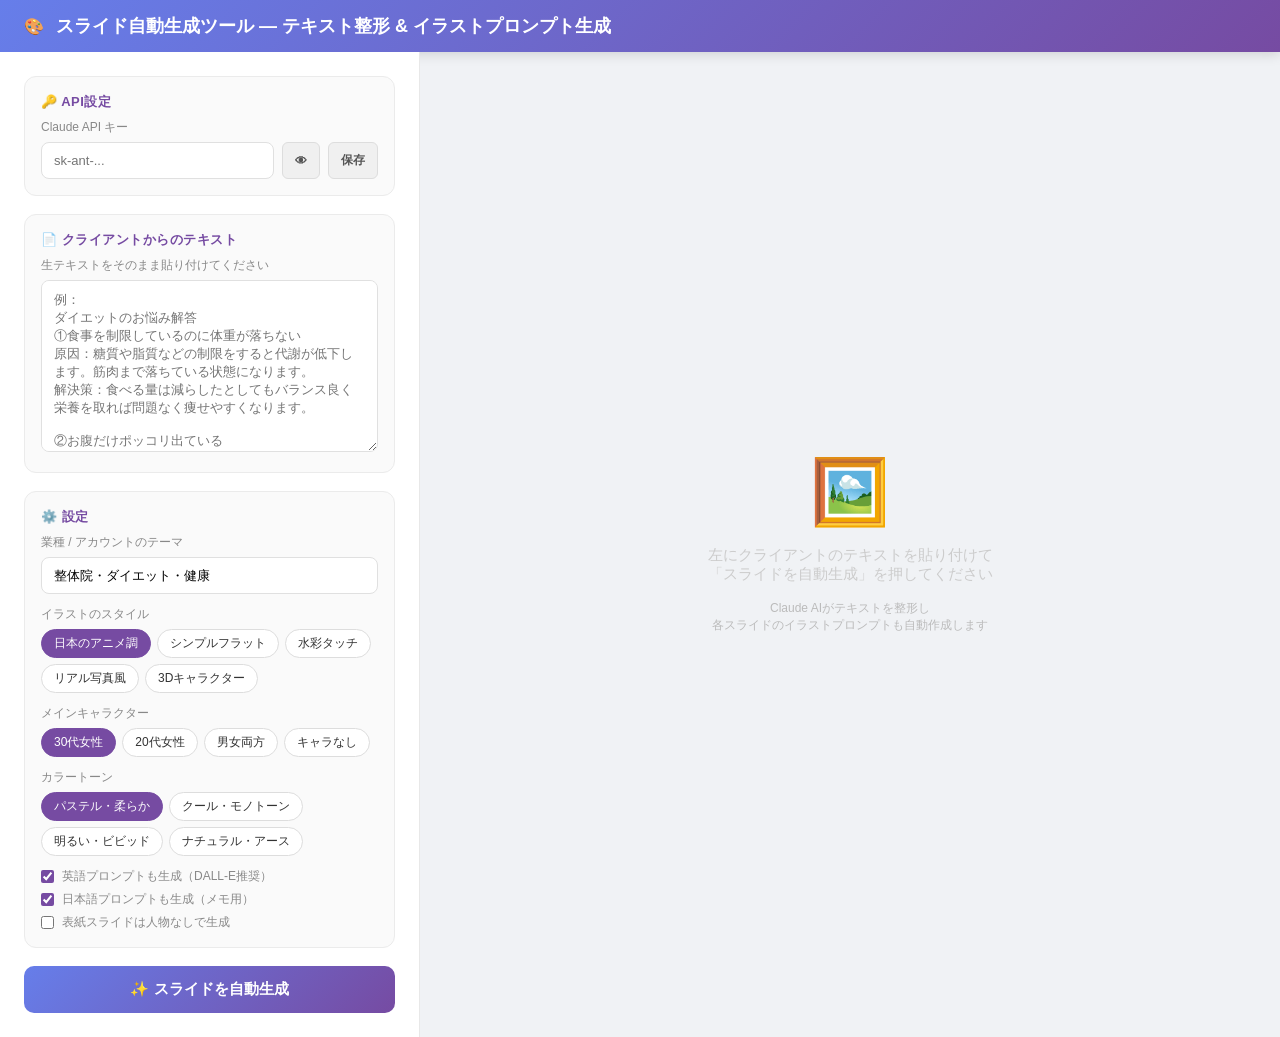
==== slide_generator.html @ 4960a0c7 "feat: Add slide generator tool with auto text formatting and DALL-E prompts New tool for Instagram c" ====
<!DOCTYPE html>
<html lang="ja">
<head>
  <meta charset="UTF-8">
  <meta name="viewport" content="width=device-width, initial-scale=1.0">
  <title>スライド自動生成ツール</title>
  <style>
    * { margin: 0; padding: 0; box-sizing: border-box; }

    body {
      font-family: -apple-system, BlinkMacSystemFont, 'Hiragino Sans', 'Yu Gothic UI', sans-serif;
      background: #f0f2f5;
      color: #333;
      min-height: 100vh;
    }

    header {
      background: linear-gradient(135deg, #667eea 0%, #764ba2 100%);
      color: white;
      padding: 14px 24px;
      display: flex;
      align-items: center;
      gap: 12px;
      box-shadow: 0 2px 12px rgba(0,0,0,0.15);
    }
    header h1 { font-size: 18px; font-weight: 700; }

    .layout {
      display: grid;
      grid-template-columns: 420px 1fr;
      gap: 0;
      min-height: calc(100vh - 52px);
    }

    /* ===== Left: Input Panel ===== */
    .input-panel {
      background: white;
      border-right: 1px solid #e8e8e8;
      padding: 24px;
      overflow-y: auto;
      display: flex;
      flex-direction: column;
      gap: 18px;
    }

    .section-title {
      font-size: 13px;
      font-weight: 700;
      color: #764ba2;
      text-transform: uppercase;
      letter-spacing: 0.5px;
      margin-bottom: 8px;
      display: flex;
      align-items: center;
      gap: 6px;
    }

    .form-block {
      background: #fafafa;
      border: 1px solid #ebebeb;
      border-radius: 12px;
      padding: 16px;
    }

    label {
      display: block;
      font-size: 12px;
      color: #888;
      margin-bottom: 6px;
      font-weight: 500;
    }

    input[type="text"],
    input[type="password"],
    textarea,
    select {
      width: 100%;
      padding: 10px 12px;
      border: 1.5px solid #e0e0e0;
      border-radius: 8px;
      font-size: 13px;
      font-family: inherit;
      outline: none;
      transition: border-color 0.2s;
      background: white;
    }
    input:focus, textarea:focus, select:focus {
      border-color: #764ba2;
    }
    textarea { resize: vertical; }

    .api-row {
      display: flex;
      gap: 8px;
    }
    .api-row input { flex: 1; }

    .btn {
      padding: 10px 20px;
      border: none;
      border-radius: 8px;
      font-size: 14px;
      font-weight: 600;
      cursor: pointer;
      transition: all 0.2s;
    }
    .btn-primary {
      background: linear-gradient(135deg, #667eea, #764ba2);
      color: white;
      width: 100%;
      font-size: 15px;
      padding: 14px;
      border-radius: 10px;
    }
    .btn-primary:hover { opacity: 0.9; transform: translateY(-1px); }
    .btn-primary:disabled { opacity: 0.5; cursor: not-allowed; transform: none; }
    .btn-sm {
      padding: 5px 12px;
      font-size: 12px;
      border-radius: 6px;
    }
    .btn-copy { background: #f0f0f0; color: #555; border: 1px solid #ddd; }
    .btn-copy:hover { background: #e0e0e0; }
    .btn-copy.copied { background: #d4edda; color: #155724; border-color: #c3e6cb; }

    .style-chips {
      display: flex;
      gap: 6px;
      flex-wrap: wrap;
    }
    .chip {
      padding: 5px 12px;
      border: 1.5px solid #ddd;
      border-radius: 20px;
      font-size: 12px;
      cursor: pointer;
      transition: all 0.2s;
      background: white;
      user-select: none;
    }
    .chip.active { background: #764ba2; color: white; border-color: #764ba2; }

    /* ===== Right: Output Panel ===== */
    .output-panel {
      padding: 24px;
      overflow-y: auto;
    }

    .output-empty {
      display: flex;
      flex-direction: column;
      align-items: center;
      justify-content: center;
      height: 100%;
      color: #ccc;
      gap: 16px;
      text-align: center;
    }
    .output-empty .empty-icon { font-size: 64px; }
    .output-empty p { font-size: 15px; }

    /* Slide Cards */
    .slides-grid {
      display: grid;
      gap: 20px;
    }

    .slide-card {
      background: white;
      border-radius: 16px;
      box-shadow: 0 2px 12px rgba(0,0,0,0.08);
      overflow: hidden;
      border: 1px solid #eee;
      transition: box-shadow 0.2s;
    }
    .slide-card:hover { box-shadow: 0 4px 20px rgba(0,0,0,0.12); }

    .slide-header {
      background: linear-gradient(135deg, #667eea, #764ba2);
      color: white;
      padding: 10px 16px;
      display: flex;
      align-items: center;
      justify-content: space-between;
    }
    .slide-num {
      font-size: 13px;
      font-weight: 700;
      opacity: 0.9;
    }
    .slide-type-badge {
      font-size: 11px;
      background: rgba(255,255,255,0.2);
      padding: 2px 10px;
      border-radius: 10px;
    }

    .slide-body {
      display: grid;
      grid-template-columns: 1fr 1fr;
      gap: 0;
    }

    .slide-text-section {
      padding: 16px;
      border-right: 1px solid #f0f0f0;
    }
    .slide-prompt-section {
      padding: 16px;
      background: #fafbff;
    }

    .section-label {
      font-size: 11px;
      font-weight: 700;
      color: #aaa;
      text-transform: uppercase;
      letter-spacing: 0.5px;
      margin-bottom: 10px;
      display: flex;
      align-items: center;
      gap: 4px;
    }

    .text-content {
      font-size: 13px;
      line-height: 1.8;
      color: #333;
      white-space: pre-wrap;
      background: #f8f8f8;
      border-radius: 8px;
      padding: 12px;
      min-height: 80px;
      margin-bottom: 8px;
      border: 1px solid #ebebeb;
    }

    .prompt-content {
      font-size: 12px;
      line-height: 1.7;
      color: #444;
      white-space: pre-wrap;
      background: #f0f4ff;
      border-radius: 8px;
      padding: 12px;
      min-height: 80px;
      margin-bottom: 8px;
      border: 1px solid #dce4ff;
      font-family: 'Courier New', monospace;
    }

    .prompt-ja {
      background: #fff8f0;
      border-color: #ffe0c0;
      font-family: inherit;
      color: #664000;
    }

    .copy-row {
      display: flex;
      gap: 6px;
    }

    /* Loading */
    .loading-overlay {
      display: none;
      position: fixed;
      inset: 0;
      background: rgba(255,255,255,0.85);
      z-index: 999;
      align-items: center;
      justify-content: center;
      flex-direction: column;
      gap: 16px;
    }
    .loading-overlay.active { display: flex; }
    .spinner {
      width: 48px;
      height: 48px;
      border: 4px solid #eee;
      border-top-color: #764ba2;
      border-radius: 50%;
      animation: spin 0.8s linear infinite;
    }
    @keyframes spin { to { transform: rotate(360deg); } }
    .loading-text { font-size: 15px; color: #764ba2; font-weight: 600; }
    .loading-sub { font-size: 12px; color: #aaa; }

    /* Toast */
    #toast {
      position: fixed;
      bottom: 24px;
      right: 24px;
      background: #333;
      color: white;
      padding: 10px 18px;
      border-radius: 20px;
      font-size: 13px;
      transform: translateY(60px);
      opacity: 0;
      transition: all 0.3s;
      z-index: 9999;
    }
    #toast.show { transform: translateY(0); opacity: 1; }

    /* Summary bar */
    .summary-bar {
      background: white;
      border-radius: 12px;
      padding: 16px 20px;
      margin-bottom: 20px;
      border: 1px solid #eee;
      display: flex;
      align-items: center;
      justify-content: space-between;
      gap: 16px;
    }
    .summary-info { font-size: 14px; color: #555; }
    .summary-info strong { color: #764ba2; }
    .summary-actions { display: flex; gap: 8px; }

    .all-copy-btn {
      padding: 8px 16px;
      background: #764ba2;
      color: white;
      border: none;
      border-radius: 8px;
      font-size: 13px;
      font-weight: 600;
      cursor: pointer;
    }
    .all-copy-btn:hover { opacity: 0.85; }

    /* Editable content */
    [contenteditable="true"] {
      outline: none;
      cursor: text;
    }
    [contenteditable="true"]:focus {
      background: #fffde7 !important;
      border-color: #f0c000 !important;
    }

    .edit-hint {
      font-size: 10px;
      color: #bbb;
      margin-top: 4px;
    }

    /* Prompt style toggle */
    .prompt-toggle {
      display: flex;
      gap: 4px;
      margin-bottom: 8px;
    }
    .prompt-toggle button {
      padding: 3px 10px;
      font-size: 11px;
      border: 1px solid #ddd;
      border-radius: 4px;
      cursor: pointer;
      background: white;
    }
    .prompt-toggle button.active {
      background: #764ba2;
      color: white;
      border-color: #764ba2;
    }

    input[type="checkbox"] { accent-color: #764ba2; }
    .checkbox-row {
      display: flex;
      align-items: center;
      gap: 8px;
      font-size: 13px;
      color: #555;
      margin-top: 6px;
    }
  </style>
</head>
<body>

<header>
  <span>🎨</span>
  <h1>スライド自動生成ツール — テキスト整形 & イラストプロンプト生成</h1>
</header>

<div class="loading-overlay" id="loadingOverlay">
  <div class="spinner"></div>
  <div class="loading-text">生成中...</div>
  <div class="loading-sub">Claude AIがスライドとプロンプトを作成しています</div>
</div>

<div class="layout">
  <!-- ===== Left: Input ===== -->
  <div class="input-panel">

    <!-- API Key -->
    <div class="form-block">
      <div class="section-title">🔑 API設定</div>
      <label>Claude API キー</label>
      <div class="api-row">
        <input type="password" id="apiKey" placeholder="sk-ant-..." />
        <button class="btn btn-sm btn-copy" onclick="toggleKey()">👁</button>
        <button class="btn btn-sm btn-copy" onclick="saveKey()">保存</button>
      </div>
    </div>

    <!-- Client text -->
    <div class="form-block">
      <div class="section-title">📄 クライアントからのテキスト</div>
      <label>生テキストをそのまま貼り付けてください</label>
      <textarea id="clientText" rows="10"
        placeholder="例：
ダイエットのお悩み解答
①食事を制限しているのに体重が落ちない
原因：糖質や脂質などの制限をすると代謝が低下します。筋肉まで落ちている状態になります。
解決策：食べる量は減らしたとしてもバランス良く栄養を取れば問題なく痩せやすくなります。

②お腹だけポッコリ出ている
..."></textarea>
    </div>

    <!-- Settings -->
    <div class="form-block">
      <div class="section-title">⚙️ 設定</div>

      <label>業種 / アカウントのテーマ</label>
      <input type="text" id="bizType" value="整体院・ダイエット・健康" placeholder="例：整体院、美容サロン、コーチング..." style="margin-bottom:12px">

      <label>イラストのスタイル</label>
      <div class="style-chips" id="styleChips">
        <div class="chip active" onclick="toggleChip(this)">日本のアニメ調</div>
        <div class="chip" onclick="toggleChip(this)">シンプルフラット</div>
        <div class="chip" onclick="toggleChip(this)">水彩タッチ</div>
        <div class="chip" onclick="toggleChip(this)">リアル写真風</div>
        <div class="chip" onclick="toggleChip(this)">3Dキャラクター</div>
      </div>

      <label style="margin-top:12px">メインキャラクター</label>
      <div class="style-chips" id="charChips">
        <div class="chip active" onclick="toggleChip(this, 'char')">30代女性</div>
        <div class="chip" onclick="toggleChip(this, 'char')">20代女性</div>
        <div class="chip" onclick="toggleChip(this, 'char')">男女両方</div>
        <div class="chip" onclick="toggleChip(this, 'char')">キャラなし</div>
      </div>

      <label style="margin-top:12px">カラートーン</label>
      <div class="style-chips" id="colorChips">
        <div class="chip active" onclick="toggleChip(this, 'color')">パステル・柔らか</div>
        <div class="chip" onclick="toggleChip(this, 'color')">クール・モノトーン</div>
        <div class="chip" onclick="toggleChip(this, 'color')">明るい・ビビッド</div>
        <div class="chip" onclick="toggleChip(this, 'color')">ナチュラル・アース</div>
      </div>

      <div class="checkbox-row" style="margin-top:12px">
        <input type="checkbox" id="includeEn" checked>
        <label style="display:inline;margin:0">英語プロンプトも生成（DALL-E推奨）</label>
      </div>
      <div class="checkbox-row">
        <input type="checkbox" id="includeJa" checked>
        <label style="display:inline;margin:0">日本語プロンプトも生成（メモ用）</label>
      </div>
      <div class="checkbox-row">
        <input type="checkbox" id="noChar">
        <label style="display:inline;margin:0">表紙スライドは人物なしで生成</label>
      </div>
    </div>

    <button class="btn btn-primary" id="generateBtn" onclick="generate()">
      ✨ スライドを自動生成
    </button>
  </div>

  <!-- ===== Right: Output ===== -->
  <div class="output-panel" id="outputPanel">
    <div class="output-empty" id="emptyState">
      <div class="empty-icon">🖼️</div>
      <p>左にクライアントのテキストを貼り付けて<br>「スライドを自動生成」を押してください</p>
      <p style="font-size:12px;color:#bbb">Claude AIがテキストを整形し<br>各スライドのイラストプロンプトも自動作成します</p>
    </div>
    <div id="slidesOutput" style="display:none">
      <div class="summary-bar" id="summaryBar"></div>
      <div class="slides-grid" id="slidesGrid"></div>
    </div>
  </div>
</div>

<div id="toast"></div>

<script>
// ========================
// State
// ========================
let currentSlides = [];
let activeStyle = '日本のアニメ調';
let activeChar = '30代女性';
let activeColor = 'パステル・柔らか';

// Load saved API key
const savedKey = localStorage.getItem('sg_apiKey');
if (savedKey) document.getElementById('apiKey').value = savedKey;

// ========================
// Chip toggles (single select per group)
// ========================
function toggleChip(el, group) {
  const parent = el.parentElement;
  parent.querySelectorAll('.chip').forEach(c => c.classList.remove('active'));
  el.classList.add('active');

  if (!group) activeStyle = el.textContent;
  else if (group === 'char') activeChar = el.textContent;
  else if (group === 'color') activeColor = el.textContent;
}

// ========================
// API Key helpers
// ========================
function toggleKey() {
  const inp = document.getElementById('apiKey');
  inp.type = inp.type === 'password' ? 'text' : 'password';
}
function saveKey() {
  const k = document.getElementById('apiKey').value.trim();
  if (k) { localStorage.setItem('sg_apiKey', k); showToast('APIキーを保存しました'); }
}

// ========================
// Main generation
// ========================
async function generate() {
  const apiKey = document.getElementById('apiKey').value.trim();
  const clientText = document.getElementById('clientText').value.trim();
  if (!apiKey) { alert('Claude APIキーを入力してください'); return; }
  if (!clientText) { alert('クライアントのテキストを入力してください'); return; }

  const bizType = document.getElementById('bizType').value.trim() || '一般ビジネス';
  const includeEn = document.getElementById('includeEn').checked;
  const includeJa = document.getElementById('includeJa').checked;
  const noChar = document.getElementById('noChar').checked;

  document.getElementById('loadingOverlay').classList.add('active');
  document.getElementById('generateBtn').disabled = true;

  const styleDesc = buildStyleDesc();

  const systemPrompt = `あなたはInstagramのスライド投稿制作の専門家です。
クライアントから受け取った文章を、Instagramカルーセル投稿用のスライドに整形し、
各スライドに最適なAI画像生成プロンプトを作成します。

業種・テーマ: ${bizType}
イラストスタイル: ${styleDesc}`;

  const userPrompt = `以下のクライアントテキストをInstagramスライド投稿用に整形し、
各スライドのDALL-E画像プロンプトを作成してください。

【クライアントテキスト】
${clientText}

【要件】
- スライド数は内容に応じて適切に決定（通常5〜10枚）
- 1枚目は必ず表紙スライド（タイトル・キャッチコピー）
- 最後は必ずまとめ・CTA（行動喚起）スライド
- 各スライドのテキストは読みやすく整形（適切な改行・箇条書き）
- 文字数は1スライドあたり最大150字程度
- テキストは縦読みしても伝わるよう強調ポイントを意識

以下のJSON形式で返してください（説明文不要、JSONのみ）:
{
  "total": スライド枚数,
  "title": "投稿全体のタイトル",
  "slides": [
    {
      "num": 1,
      "type": "表紙",
      "heading": "メインタイトル",
      "body": "スライド本文テキスト（改行は\\nで）",
      "layout_hint": "テキスト配置のヒント（例：上部にタイトル、中央に大きく）",
      ${includeEn ? `"prompt_en": "DALL-E English prompt: [detailed illustration description, ${styleDesc}, NO text in image]",` : ''}
      ${includeJa ? `"prompt_ja": "日本語メモ：このスライドで描くシーンの説明",` : ''}
      "scene": "シーンの要約（1行）"
    }
  ]
}

表紙スライド(num:1)の${noChar ? 'prompt_enは人物なし、背景・物のみで作成' : 'prompt_enは明るい雰囲気で'}。
prompt_enは必ず英語で、画像の中に文字を入れないよう "no text, no letters" を必ず含めること。`;

  try {
    const res = await fetch('https://api.anthropic.com/v1/messages', {
      method: 'POST',
      headers: {
        'x-api-key': apiKey,
        'anthropic-version': '2023-06-01',
        'content-type': 'application/json',
        'anthropic-dangerous-allow-browser': 'true'
      },
      body: JSON.stringify({
        model: 'claude-opus-4-5',
        max_tokens: 4000,
        system: systemPrompt,
        messages: [{ role: 'user', content: userPrompt }]
      })
    });

    if (!res.ok) {
      const err = await res.json();
      throw new Error(err.error?.message || `API Error ${res.status}`);
    }

    const data = await res.json();
    const content = data.content[0].text.trim();

    // Extract JSON
    const jsonMatch = content.match(/\{[\s\S]*\}/);
    if (!jsonMatch) throw new Error('JSON解析エラー');
    const parsed = JSON.parse(jsonMatch[0]);

    currentSlides = parsed.slides;
    renderSlides(parsed);

  } catch (err) {
    alert('エラー: ' + err.message);
  } finally {
    document.getElementById('loadingOverlay').classList.remove('active');
    document.getElementById('generateBtn').disabled = false;
  }
}

function buildStyleDesc() {
  const styleMap = {
    '日本のアニメ調': 'Japanese anime illustration style, clean lines, cute characters',
    'シンプルフラット': 'simple flat design illustration, minimalist, vector style',
    '水彩タッチ': 'soft watercolor illustration, gentle brush strokes',
    'リアル写真風': 'realistic photo style, photorealistic',
    '3Dキャラクター': '3D rendered character, smooth shading, modern 3D style'
  };
  const charMap = {
    '30代女性': 'Japanese woman in her 30s, friendly and relatable',
    '20代女性': 'young Japanese woman in her 20s',
    '男女両方': 'Japanese man and woman',
    'キャラなし': 'no human characters, objects and background only'
  };
  const colorMap = {
    'パステル・柔らか': 'soft pastel colors, warm and gentle atmosphere',
    'クール・モノトーン': 'cool monotone colors, clean and professional',
    '明るい・ビビッド': 'bright vivid colors, energetic and cheerful',
    'ナチュラル・アース': 'natural earth tones, warm and organic'
  };
  return `${styleMap[activeStyle] || activeStyle}, ${charMap[activeChar] || activeChar}, ${colorMap[activeColor] || activeColor}`;
}

// ========================
// Render slides
// ========================
function renderSlides(data) {
  document.getElementById('emptyState').style.display = 'none';
  document.getElementById('slidesOutput').style.display = 'block';

  const includeEn = document.getElementById('includeEn').checked;
  const includeJa = document.getElementById('includeJa').checked;

  // Summary bar
  document.getElementById('summaryBar').innerHTML = `
    <div class="summary-info">
      「<strong>${escHtml(data.title)}</strong>」— <strong>${data.total}枚</strong>のスライドを生成しました
    </div>
    <div class="summary-actions">
      <button class="all-copy-btn" onclick="copyAllTexts()">📋 全テキストをコピー</button>
      <button class="all-copy-btn" style="background:#e8764ba2" onclick="copyAllPrompts()">🎨 全プロンプトをコピー</button>
    </div>
  `;

  // Slide cards
  const grid = document.getElementById('slidesGrid');
  grid.innerHTML = '';

  data.slides.forEach((slide, idx) => {
    const card = document.createElement('div');
    card.className = 'slide-card';
    card.id = `slide-${idx}`;

    const hasPromptEn = includeEn && slide.prompt_en;
    const hasPromptJa = includeJa && slide.prompt_ja;

    card.innerHTML = `
      <div class="slide-header">
        <div class="slide-num">スライド ${slide.num}${slide.heading ? ' — ' + escHtml(slide.heading) : ''}</div>
        <div class="slide-type-badge">${escHtml(slide.type || '')}</div>
      </div>
      <div class="slide-body">
        <!-- Text Section -->
        <div class="slide-text-section">
          <div class="section-label">✏️ テキスト（編集可能）</div>
          ${slide.heading ? `<div style="font-size:11px;color:#aaa;margin-bottom:4px">【見出し】</div>
          <div class="text-content" contenteditable="true" id="heading-${idx}">${escHtml(slide.heading)}</div>` : ''}
          <div style="font-size:11px;color:#aaa;margin-bottom:4px;margin-top:6px">【本文】</div>
          <div class="text-content" contenteditable="true" id="body-${idx}">${escHtml(slide.body || '').replace(/\\n/g, '\n')}</div>
          ${slide.layout_hint ? `<div style="font-size:11px;color:#999;margin-top:4px">💡 配置ヒント: ${escHtml(slide.layout_hint)}</div>` : ''}
          <div class="copy-row" style="margin-top:8px">
            <button class="btn btn-sm btn-copy" onclick="copyText('heading-${idx}', 'body-${idx}', this)">📋 テキストコピー</button>
          </div>
          <div class="edit-hint">クリックして直接編集できます</div>
        </div>

        <!-- Prompt Section -->
        <div class="slide-prompt-section">
          <div class="section-label">🎨 DALL-Eプロンプト</div>
          ${slide.scene ? `<div style="font-size:11px;color:#888;margin-bottom:8px">シーン: ${escHtml(slide.scene)}</div>` : ''}

          ${hasPromptEn ? `
          <div style="font-size:11px;color:#aaa;margin-bottom:4px">🇺🇸 英語プロンプト（DALL-E用）</div>
          <div class="prompt-content" contenteditable="true" id="en-${idx}">${escHtml(slide.prompt_en)}</div>
          <div class="copy-row" style="margin-bottom:8px">
            <button class="btn btn-sm btn-copy" onclick="copyEl('en-${idx}', this)">📋 英語コピー</button>
          </div>` : ''}

          ${hasPromptJa ? `
          <div style="font-size:11px;color:#aaa;margin-bottom:4px">🇯🇵 日本語メモ</div>
          <div class="prompt-content prompt-ja" contenteditable="true" id="ja-${idx}">${escHtml(slide.prompt_ja)}</div>
          <div class="copy-row">
            <button class="btn btn-sm btn-copy" onclick="copyEl('ja-${idx}', this)">📋 日本語コピー</button>
          </div>` : ''}

          ${!hasPromptEn && !hasPromptJa ? '<div style="color:#ccc;font-size:12px">プロンプト生成オフ</div>' : ''}
          <div class="edit-hint">プロンプトも編集できます</div>
        </div>
      </div>
    `;

    grid.appendChild(card);
  });

  document.getElementById('slidesOutput').scrollIntoView({ behavior: 'smooth' });
}

// ========================
// Copy helpers
// ========================
function copyEl(id, btn) {
  const el = document.getElementById(id);
  if (!el) return;
  const text = el.innerText || el.textContent;
  navigator.clipboard.writeText(text).then(() => {
    if (btn) {
      const orig = btn.textContent;
      btn.textContent = '✅ コピー済み';
      btn.classList.add('copied');
      setTimeout(() => { btn.textContent = orig; btn.classList.remove('copied'); }, 2000);
    }
    showToast('コピーしました');
  });
}

function copyText(headingId, bodyId, btn) {
  const h = document.getElementById(headingId);
  const b = document.getElementById(bodyId);
  const text = [(h ? h.innerText : ''), (b ? b.innerText : '')].filter(Boolean).join('\n\n');
  navigator.clipboard.writeText(text).then(() => {
    if (btn) {
      const orig = btn.textContent;
      btn.textContent = '✅ コピー済み';
      btn.classList.add('copied');
      setTimeout(() => { btn.textContent = orig; btn.classList.remove('copied'); }, 2000);
    }
    showToast('テキストをコピーしました');
  });
}

function copyAllTexts() {
  const parts = [];
  currentSlides.forEach((slide, idx) => {
    const h = document.getElementById(`heading-${idx}`);
    const b = document.getElementById(`body-${idx}`);
    const heading = h ? h.innerText : slide.heading;
    const body = b ? b.innerText : slide.body;
    parts.push(`=== スライド${slide.num} [${slide.type}] ===\n${heading ? heading + '\n' : ''}${body || ''}`);
  });
  navigator.clipboard.writeText(parts.join('\n\n')).then(() => showToast('全テキストをコピーしました'));
}

function copyAllPrompts() {
  const parts = [];
  currentSlides.forEach((slide, idx) => {
    const en = document.getElementById(`en-${idx}`);
    const ja = document.getElementById(`ja-${idx}`);
    const enText = en ? en.innerText : (slide.prompt_en || '');
    const jaText = ja ? ja.innerText : (slide.prompt_ja || '');
    if (enText || jaText) {
      parts.push(`=== スライド${slide.num} [${slide.type}] ===\n${enText ? '[EN] ' + enText : ''}\n${jaText ? '[JA] ' + jaText : ''}`);
    }
  });
  navigator.clipboard.writeText(parts.join('\n\n')).then(() => showToast('全プロンプトをコピーしました'));
}

function escHtml(str) {
  if (!str) return '';
  return String(str)
    .replace(/&/g, '&amp;')
    .replace(/</g, '&lt;')
    .replace(/>/g, '&gt;')
    .replace(/"/g, '&quot;');
}

function showToast(msg) {
  const t = document.getElementById('toast');
  t.textContent = msg;
  t.classList.add('show');
  setTimeout(() => t.classList.remove('show'), 2500);
}
</script>
</body>
</html>
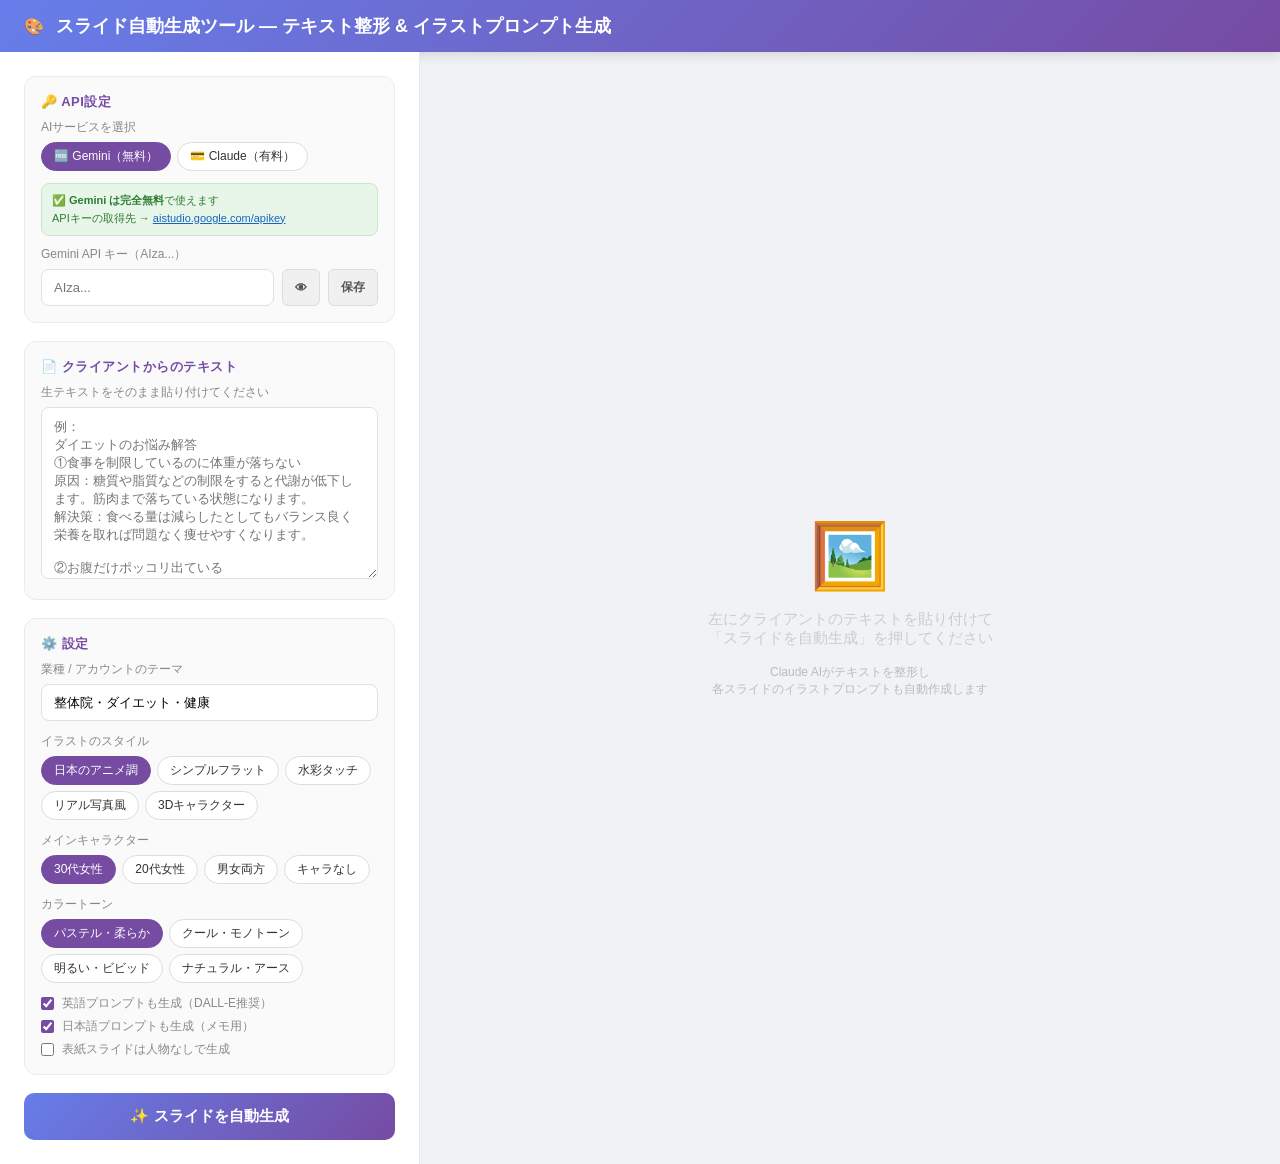
==== commit a5707433: "feat: Add Gemini API support (free tier) to slide generator - Added provider toggle: Gemini (free) /" ====
--- a/slide_generator.html
+++ b/slide_generator.html
@@ -398,9 +398,21 @@
     <!-- API Key -->
     <div class="form-block">
       <div class="section-title">🔑 API設定</div>
-      <label>Claude API キー</label>
+
+      <label>AIサービスを選択</label>
+      <div class="style-chips" style="margin-bottom:12px">
+        <div class="chip active" id="chip-gemini" onclick="switchProvider('gemini')">🆓 Gemini（無料）</div>
+        <div class="chip" id="chip-claude" onclick="switchProvider('claude')">💳 Claude（有料）</div>
+      </div>
+
+      <div id="provider-hint" style="font-size:11px;background:#e8f5e9;border:1px solid #c8e6c9;border-radius:8px;padding:8px 10px;margin-bottom:10px;color:#2e7d32;line-height:1.6">
+        ✅ <strong>Gemini は完全無料</strong>で使えます<br>
+        APIキーの取得先 → <a href="https://aistudio.google.com/apikey" target="_blank" style="color:#1565c0">aistudio.google.com/apikey</a>
+      </div>
+
+      <label id="apiKeyLabel">Gemini API キー（AIza...）</label>
       <div class="api-row">
-        <input type="password" id="apiKey" placeholder="sk-ant-..." />
+        <input type="password" id="apiKey" placeholder="AIza..." />
         <button class="btn btn-sm btn-copy" onclick="toggleKey()">👁</button>
         <button class="btn btn-sm btn-copy" onclick="saveKey()">保存</button>
       </div>
@@ -497,9 +509,42 @@
 let activeChar = '30代女性';
 let activeColor = 'パステル・柔らか';
 
-// Load saved API key
-const savedKey = localStorage.getItem('sg_apiKey');
-if (savedKey) document.getElementById('apiKey').value = savedKey;
+// ========================
+// Provider switching
+// ========================
+let currentProvider = 'gemini';
+
+function switchProvider(p) {
+  currentProvider = p;
+  document.getElementById('chip-gemini').classList.toggle('active', p === 'gemini');
+  document.getElementById('chip-claude').classList.toggle('active', p === 'claude');
+
+  const hint = document.getElementById('provider-hint');
+  const label = document.getElementById('apiKeyLabel');
+  const inp = document.getElementById('apiKey');
+
+  if (p === 'gemini') {
+    hint.style.background = '#e8f5e9';
+    hint.style.borderColor = '#c8e6c9';
+    hint.style.color = '#2e7d32';
+    hint.innerHTML = '✅ <strong>Gemini は完全無料</strong>で使えます<br>APIキーの取得先 → <a href="https://aistudio.google.com/apikey" target="_blank" style="color:#1565c0">aistudio.google.com/apikey</a>';
+    label.textContent = 'Gemini API キー（AIza...）';
+    inp.placeholder = 'AIza...';
+    inp.value = localStorage.getItem('sg_gemini_key') || '';
+  } else {
+    hint.style.background = '#fce4ec';
+    hint.style.borderColor = '#f8bbd0';
+    hint.style.color = '#880e4f';
+    hint.innerHTML = '💳 Claude は従量課金制です（1回 約1〜3円）<br>APIキーの取得先 → <a href="https://console.anthropic.com/" target="_blank" style="color:#1565c0">console.anthropic.com</a>';
+    label.textContent = 'Claude API キー（sk-ant-...）';
+    inp.placeholder = 'sk-ant-...';
+    inp.value = localStorage.getItem('sg_claude_key') || '';
+  }
+}
+
+// Load saved API key (default: Gemini)
+const savedGeminiKey = localStorage.getItem('sg_gemini_key');
+if (savedGeminiKey) document.getElementById('apiKey').value = savedGeminiKey;
 
 // ========================
 // Chip toggles (single select per group)
@@ -523,7 +568,10 @@
 }
 function saveKey() {
   const k = document.getElementById('apiKey').value.trim();
-  if (k) { localStorage.setItem('sg_apiKey', k); showToast('APIキーを保存しました'); }
+  if (!k) return;
+  const storageKey = currentProvider === 'gemini' ? 'sg_gemini_key' : 'sg_claude_key';
+  localStorage.setItem(storageKey, k);
+  showToast('APIキーを保存しました');
 }
 
 // ========================
@@ -532,7 +580,12 @@
 async function generate() {
   const apiKey = document.getElementById('apiKey').value.trim();
   const clientText = document.getElementById('clientText').value.trim();
-  if (!apiKey) { alert('Claude APIキーを入力してください'); return; }
+  if (!apiKey) {
+    alert(currentProvider === 'gemini'
+      ? 'Gemini APIキーを入力してください（aistudio.google.com/apikey で無料取得）'
+      : 'Claude APIキーを入力してください');
+    return;
+  }
   if (!clientText) { alert('クライアントのテキストを入力してください'); return; }
 
   const bizType = document.getElementById('bizType').value.trim() || '一般ビジネス';
@@ -588,29 +641,52 @@
 prompt_enは必ず英語で、画像の中に文字を入れないよう "no text, no letters" を必ず含めること。`;
 
   try {
-    const res = await fetch('https://api.anthropic.com/v1/messages', {
-      method: 'POST',
-      headers: {
-        'x-api-key': apiKey,
-        'anthropic-version': '2023-06-01',
-        'content-type': 'application/json',
-        'anthropic-dangerous-allow-browser': 'true'
-      },
-      body: JSON.stringify({
-        model: 'claude-opus-4-5',
-        max_tokens: 4000,
-        system: systemPrompt,
-        messages: [{ role: 'user', content: userPrompt }]
-      })
-    });
-
-    if (!res.ok) {
-      const err = await res.json();
-      throw new Error(err.error?.message || `API Error ${res.status}`);
-    }
-
-    const data = await res.json();
-    const content = data.content[0].text.trim();
+    let content;
+
+    if (currentProvider === 'gemini') {
+      // ── Gemini API（無料）──
+      const geminiUrl = `https://generativelanguage.googleapis.com/v1beta/models/gemini-1.5-flash:generateContent?key=${apiKey}`;
+      const res = await fetch(geminiUrl, {
+        method: 'POST',
+        headers: { 'content-type': 'application/json' },
+        body: JSON.stringify({
+          systemInstruction: { parts: [{ text: systemPrompt }] },
+          contents: [{ role: 'user', parts: [{ text: userPrompt }] }],
+          generationConfig: { maxOutputTokens: 4000, temperature: 0.7 }
+        })
+      });
+      if (!res.ok) {
+        const err = await res.json();
+        throw new Error(err.error?.message || `Gemini API Error ${res.status}`);
+      }
+      const data = await res.json();
+      content = data.candidates?.[0]?.content?.parts?.[0]?.text?.trim();
+      if (!content) throw new Error('Geminiからの応答が空でした');
+
+    } else {
+      // ── Claude API（有料）──
+      const res = await fetch('https://api.anthropic.com/v1/messages', {
+        method: 'POST',
+        headers: {
+          'x-api-key': apiKey,
+          'anthropic-version': '2023-06-01',
+          'content-type': 'application/json',
+          'anthropic-dangerous-allow-browser': 'true'
+        },
+        body: JSON.stringify({
+          model: 'claude-opus-4-5',
+          max_tokens: 4000,
+          system: systemPrompt,
+          messages: [{ role: 'user', content: userPrompt }]
+        })
+      });
+      if (!res.ok) {
+        const err = await res.json();
+        throw new Error(err.error?.message || `Claude API Error ${res.status}`);
+      }
+      const data = await res.json();
+      content = data.content[0].text.trim();
+    }
 
     // Extract JSON
     const jsonMatch = content.match(/\{[\s\S]*\}/);
